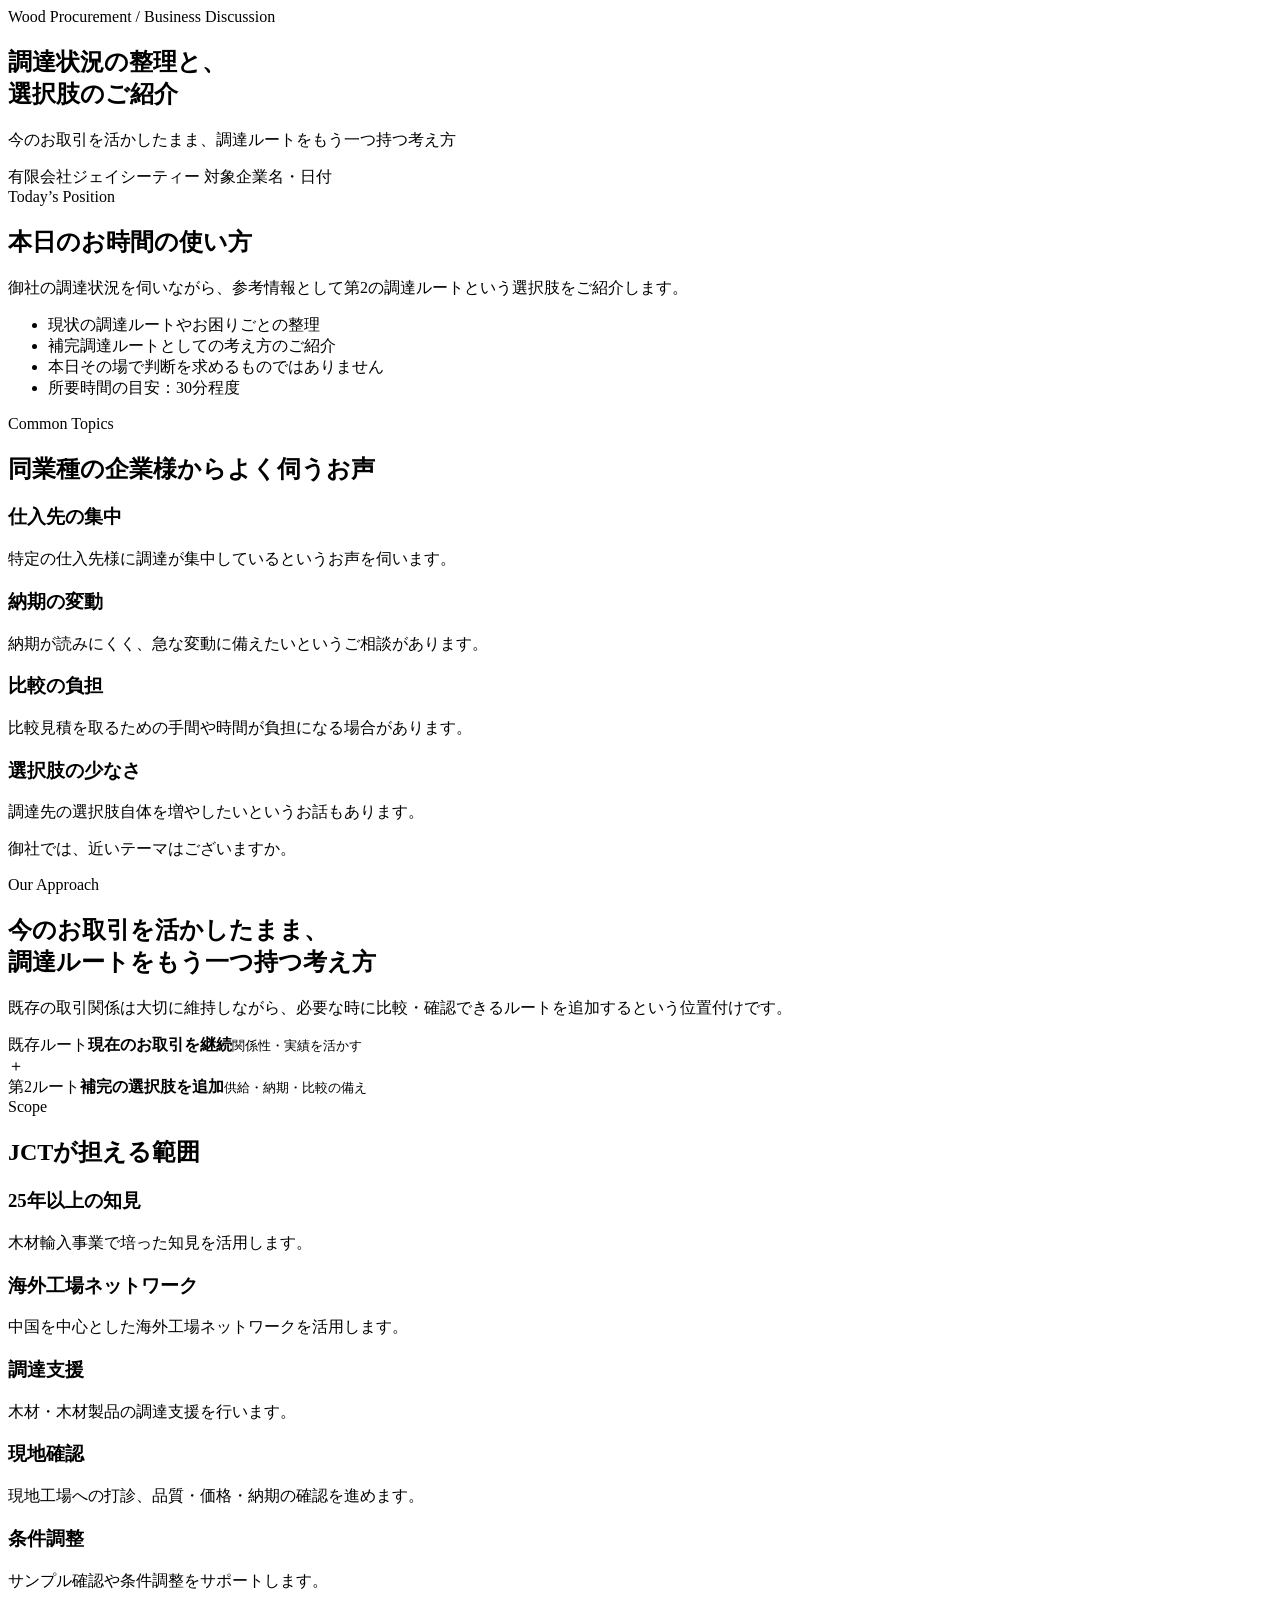
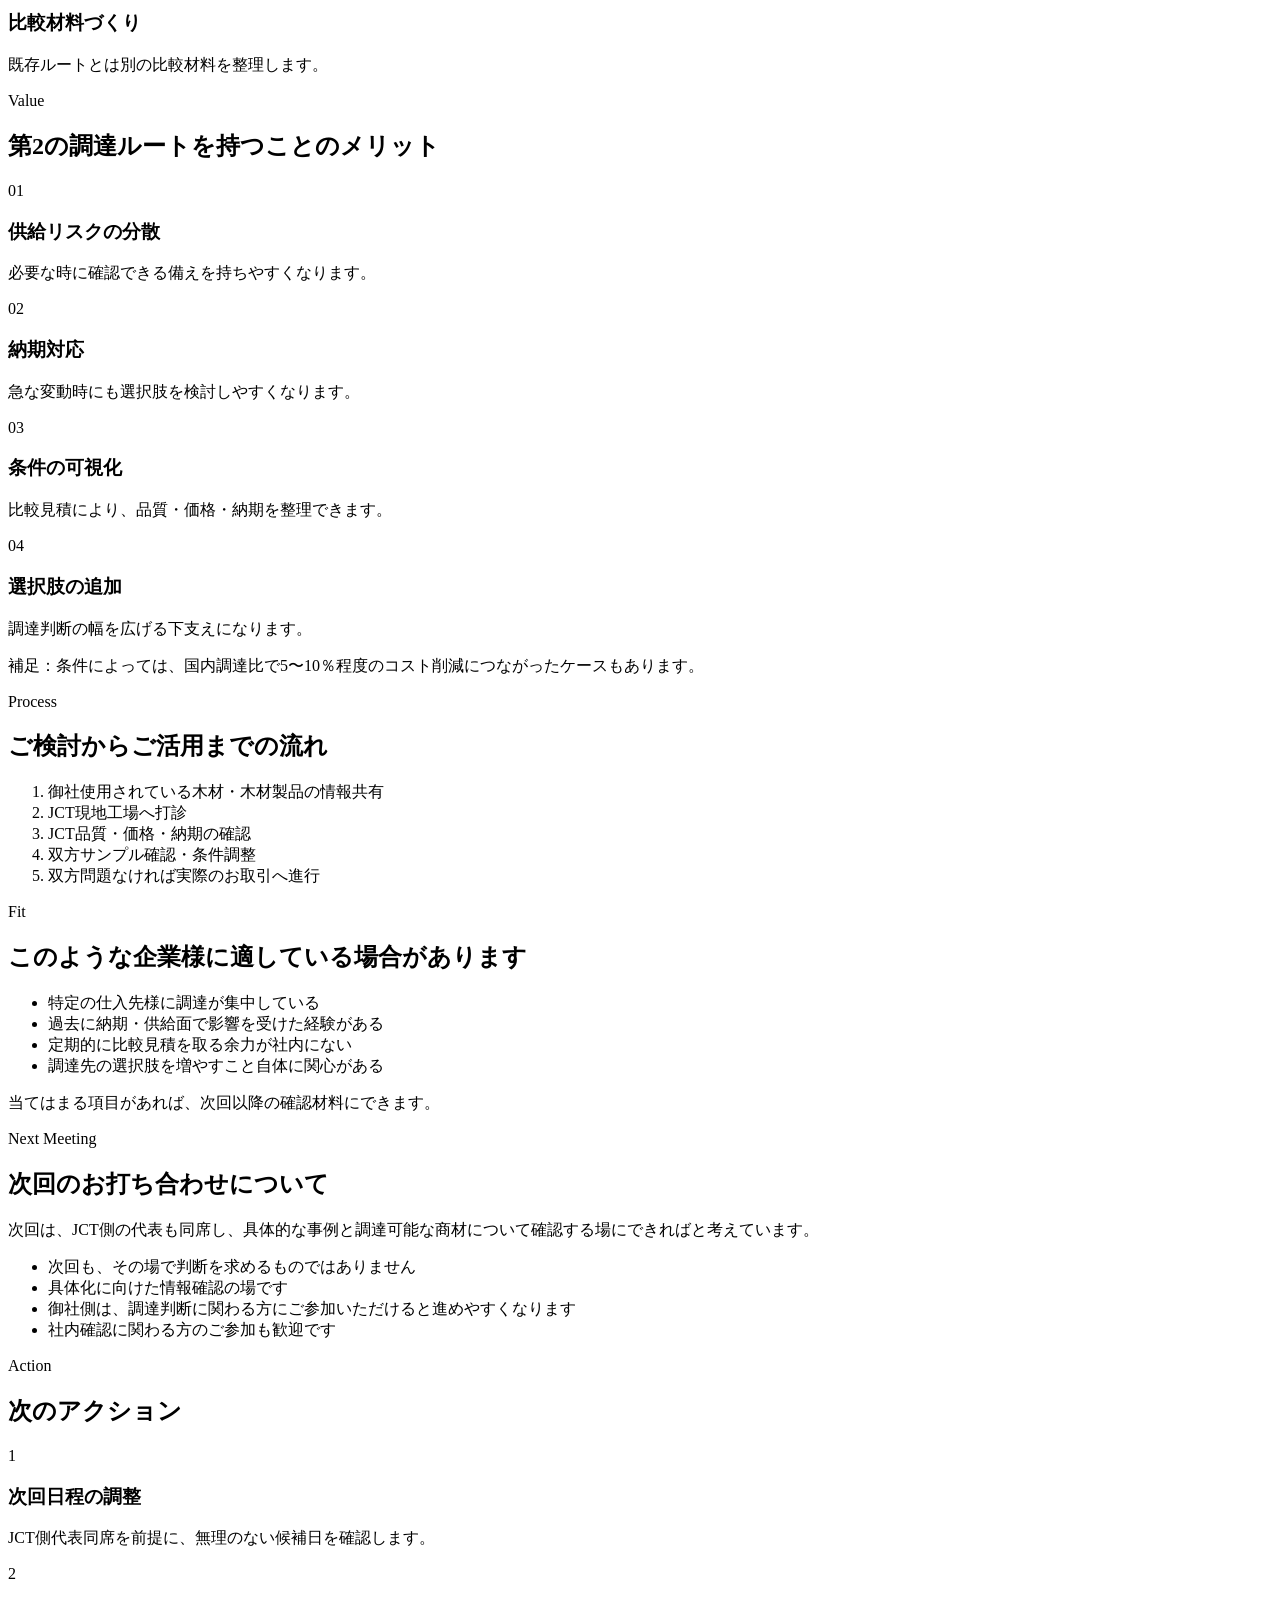
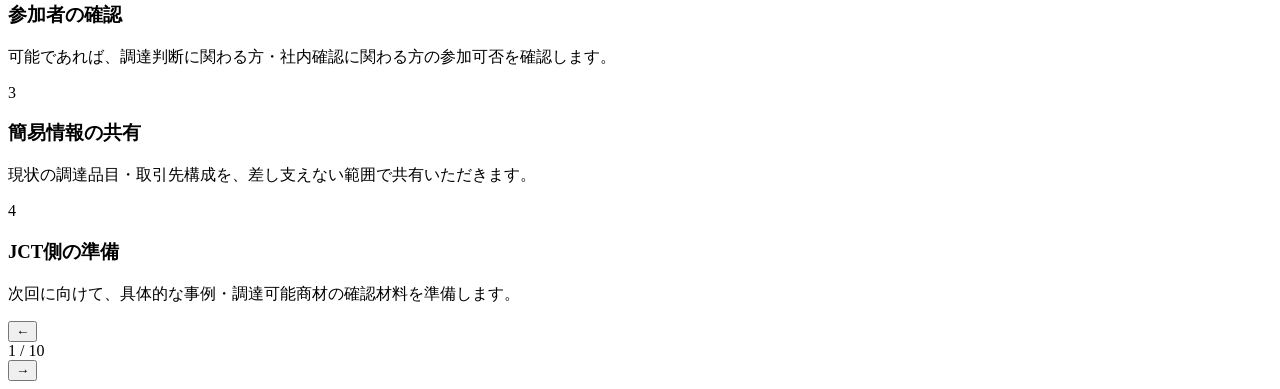
==== index.html @ 0a1e55bf "Create index.html" ====
<!doctype html>
<html lang="ja">
<head>
  <meta charset="utf-8">
  <meta name="viewport" content="width=device-width, initial-scale=1">
  <title>有限会社ジェイシーティー｜調達状況の整理と選択肢のご紹介</title>
  <link rel="stylesheet" href="style.css">
</head>
<body>
  <main class="deck" aria-live="polite">
    <section class="slide cover is-active" data-title="表紙">
      <div class="eyebrow">Wood Procurement / Business Discussion</div>
      <h1>調達状況の整理と、<br>選択肢のご紹介</h1>
      <p class="lead">今のお取引を活かしたまま、調達ルートをもう一つ持つ考え方</p>
      <div class="cover-meta">
        <span>有限会社ジェイシーティー</span>
        <span>対象企業名・日付</span>
      </div>
    </section>

    <section class="slide" data-title="本日の位置付け">
      <div class="eyebrow">Today’s Position</div>
      <h2>本日のお時間の使い方</h2>
      <div class="split">
        <div class="message-card strong">
          <p>御社の調達状況を伺いながら、参考情報として第2の調達ルートという選択肢をご紹介します。</p>
        </div>
        <ul class="check-list">
          <li>現状の調達ルートやお困りごとの整理</li>
          <li>補完調達ルートとしての考え方のご紹介</li>
          <li>本日その場で判断を求めるものではありません</li>
          <li>所要時間の目安：30分程度</li>
        </ul>
      </div>
    </section>

    <section class="slide" data-title="よくある調達状況">
      <div class="eyebrow">Common Topics</div>
      <h2>同業種の企業様からよく伺うお声</h2>
      <div class="cards four">
        <article class="card"><h3>仕入先の集中</h3><p>特定の仕入先様に調達が集中しているというお声を伺います。</p></article>
        <article class="card"><h3>納期の変動</h3><p>納期が読みにくく、急な変動に備えたいというご相談があります。</p></article>
        <article class="card"><h3>比較の負担</h3><p>比較見積を取るための手間や時間が負担になる場合があります。</p></article>
        <article class="card"><h3>選択肢の少なさ</h3><p>調達先の選択肢自体を増やしたいというお話もあります。</p></article>
      </div>
      <p class="question">御社では、近いテーマはございますか。</p>
    </section>

    <section class="slide" data-title="JCTの考え方">
      <div class="eyebrow">Our Approach</div>
      <h2>今のお取引を活かしたまま、<br>調達ルートをもう一つ持つ考え方</h2>
      <p class="lead narrow">既存の取引関係は大切に維持しながら、必要な時に比較・確認できるルートを追加するという位置付けです。</p>
      <div class="route-diagram" aria-label="既存ルートと第2ルートを並列で持つ図解">
        <div class="route"><span class="route-label">既存ルート</span><strong>現在のお取引を継続</strong><small>関係性・実績を活かす</small></div>
        <div class="plus">＋</div>
        <div class="route accent"><span class="route-label">第2ルート</span><strong>補完の選択肢を追加</strong><small>供給・納期・比較の備え</small></div>
      </div>
    </section>

    <section class="slide" data-title="JCTができること">
      <div class="eyebrow">Scope</div>
      <h2>JCTが担える範囲</h2>
      <div class="cards fact-grid">
        <article class="card"><h3>25年以上の知見</h3><p>木材輸入事業で培った知見を活用します。</p></article>
        <article class="card"><h3>海外工場ネットワーク</h3><p>中国を中心とした海外工場ネットワークを活用します。</p></article>
        <article class="card"><h3>調達支援</h3><p>木材・木材製品の調達支援を行います。</p></article>
        <article class="card"><h3>現地確認</h3><p>現地工場への打診、品質・価格・納期の確認を進めます。</p></article>
        <article class="card"><h3>条件調整</h3><p>サンプル確認や条件調整をサポートします。</p></article>
        <article class="card"><h3>比較材料づくり</h3><p>既存ルートとは別の比較材料を整理します。</p></article>
      </div>
    </section>

    <section class="slide" data-title="活用メリット">
      <div class="eyebrow">Value</div>
      <h2>第2の調達ルートを持つことのメリット</h2>
      <div class="cards four benefits">
        <article class="card"><span>01</span><h3>供給リスクの分散</h3><p>必要な時に確認できる備えを持ちやすくなります。</p></article>
        <article class="card"><span>02</span><h3>納期対応</h3><p>急な変動時にも選択肢を検討しやすくなります。</p></article>
        <article class="card"><span>03</span><h3>条件の可視化</h3><p>比較見積により、品質・価格・納期を整理できます。</p></article>
        <article class="card"><span>04</span><h3>選択肢の追加</h3><p>調達判断の幅を広げる下支えになります。</p></article>
      </div>
      <p class="note">補足：条件によっては、国内調達比で5〜10％程度のコスト削減につながったケースもあります。</p>
    </section>

    <section class="slide" data-title="ご支援の流れ">
      <div class="eyebrow">Process</div>
      <h2>ご検討からご活用までの流れ</h2>
      <ol class="steps">
        <li><span>御社</span>使用されている木材・木材製品の情報共有</li>
        <li><span>JCT</span>現地工場へ打診</li>
        <li><span>JCT</span>品質・価格・納期の確認</li>
        <li><span>双方</span>サンプル確認・条件調整</li>
        <li><span>双方</span>問題なければ実際のお取引へ進行</li>
      </ol>
    </section>

    <section class="slide" data-title="対象になりやすい企業">
      <div class="eyebrow">Fit</div>
      <h2>このような企業様に適している場合があります</h2>
      <ul class="large-checks">
        <li>特定の仕入先様に調達が集中している</li>
        <li>過去に納期・供給面で影響を受けた経験がある</li>
        <li>定期的に比較見積を取る余力が社内にない</li>
        <li>調達先の選択肢を増やすこと自体に関心がある</li>
      </ul>
      <p class="question">当てはまる項目があれば、次回以降の確認材料にできます。</p>
    </section>

    <section class="slide" data-title="次回打ち合わせの位置付け">
      <div class="eyebrow">Next Meeting</div>
      <h2>次回のお打ち合わせについて</h2>
      <div class="message-card strong wide">
        <p>次回は、JCT側の代表も同席し、具体的な事例と調達可能な商材について確認する場にできればと考えています。</p>
      </div>
      <ul class="check-list two-col">
        <li>次回も、その場で判断を求めるものではありません</li>
        <li>具体化に向けた情報確認の場です</li>
        <li>御社側は、調達判断に関わる方にご参加いただけると進めやすくなります</li>
        <li>社内確認に関わる方のご参加も歓迎です</li>
      </ul>
    </section>

    <section class="slide" data-title="次のアクション">
      <div class="eyebrow">Action</div>
      <h2>次のアクション</h2>
      <div class="action-grid">
        <div class="action-card"><span>1</span><h3>次回日程の調整</h3><p>JCT側代表同席を前提に、無理のない候補日を確認します。</p></div>
        <div class="action-card"><span>2</span><h3>参加者の確認</h3><p>可能であれば、調達判断に関わる方・社内確認に関わる方の参加可否を確認します。</p></div>
        <div class="action-card"><span>3</span><h3>簡易情報の共有</h3><p>現状の調達品目・取引先構成を、差し支えない範囲で共有いただきます。</p></div>
        <div class="action-card"><span>4</span><h3>JCT側の準備</h3><p>次回に向けて、具体的な事例・調達可能商材の確認材料を準備します。</p></div>
      </div>
    </section>
  </main>

  <nav class="controls" aria-label="スライド操作">
    <button type="button" id="prev" aria-label="前のスライド">←</button>
    <div class="status"><span id="current">1</span> / <span id="total">10</span></div>
    <button type="button" id="next" aria-label="次のスライド">→</button>
  </nav>
  <div class="progress" aria-hidden="true"><div id="progressBar"></div></div>
  <script src="main.js"></script>
</body>
</html>
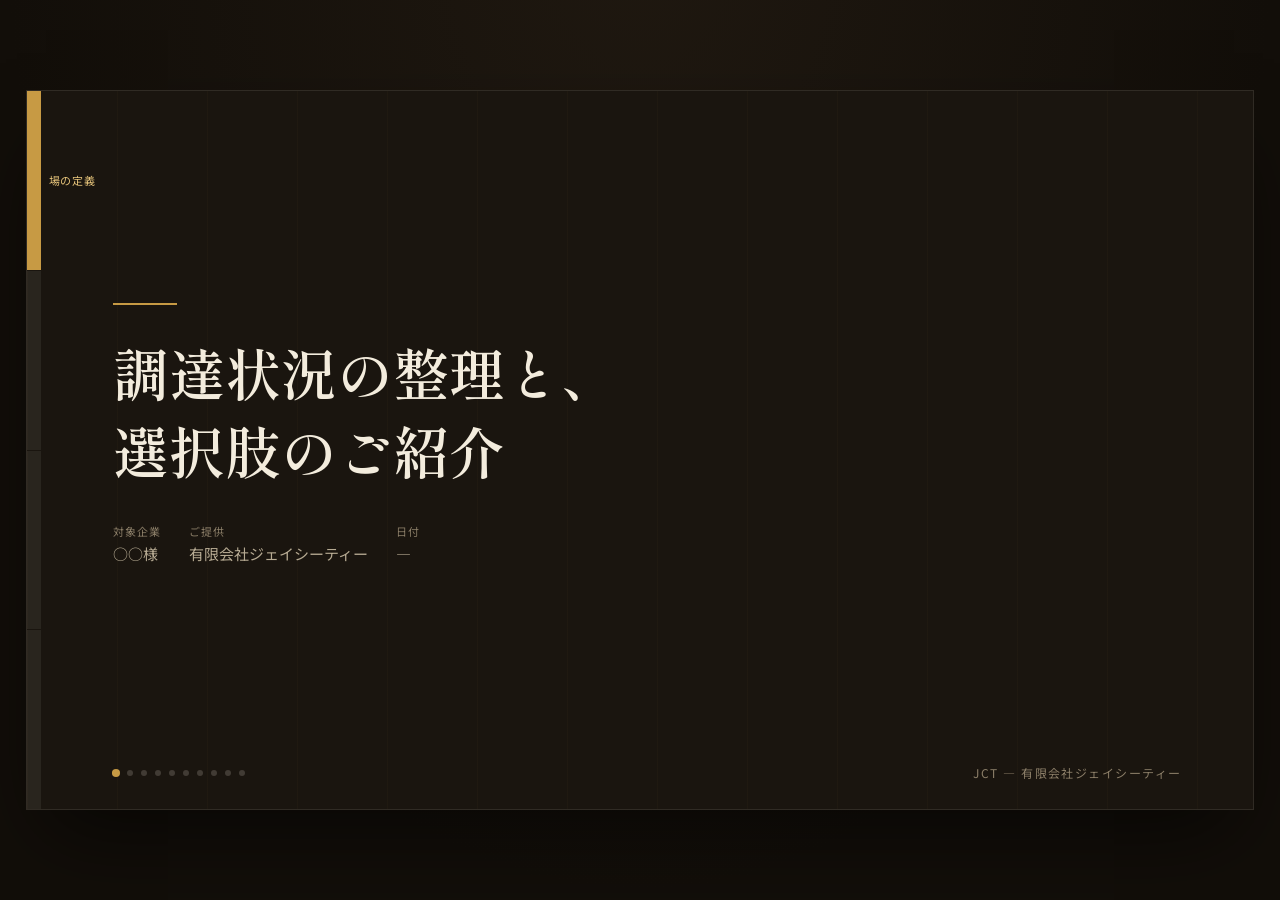
==== commit c555c060: "Add files via upload" ====
--- a/index.html
+++ b/index.html
@@ -1,143 +1,51 @@
-<!doctype html>
+<!DOCTYPE html>
 <html lang="ja">
 <head>
-  <meta charset="utf-8">
-  <meta name="viewport" content="width=device-width, initial-scale=1">
-  <title>有限会社ジェイシーティー｜調達状況の整理と選択肢のご紹介</title>
-  <link rel="stylesheet" href="style.css">
+<meta charset="UTF-8" />
+<meta name="viewport" content="width=device-width, initial-scale=1.0" />
+<title>調達状況の整理と、選択肢のご紹介｜JCT</title>
+<link rel="preconnect" href="https://fonts.googleapis.com" />
+<link rel="preconnect" href="https://fonts.gstatic.com" crossorigin />
+<link
+  href="https://fonts.googleapis.com/css2?family=Shippori+Mincho:wght@500;600;700&family=Noto+Sans+JP:wght@400;500;700&display=swap"
+  rel="stylesheet"
+/>
+<link rel="stylesheet" href="styles.css" />
 </head>
 <body>
-  <main class="deck" aria-live="polite">
-    <section class="slide cover is-active" data-title="表紙">
-      <div class="eyebrow">Wood Procurement / Business Discussion</div>
-      <h1>調達状況の整理と、<br>選択肢のご紹介</h1>
-      <p class="lead">今のお取引を活かしたまま、調達ルートをもう一つ持つ考え方</p>
-      <div class="cover-meta">
-        <span>有限会社ジェイシーティー</span>
-        <span>対象企業名・日付</span>
-      </div>
-    </section>
+  <div class="stage" id="stage">
+    <!-- ここにJSでスライドを差し込む -->
+  </div>
 
-    <section class="slide" data-title="本日の位置付け">
-      <div class="eyebrow">Today’s Position</div>
-      <h2>本日のお時間の使い方</h2>
-      <div class="split">
-        <div class="message-card strong">
-          <p>御社の調達状況を伺いながら、参考情報として第2の調達ルートという選択肢をご紹介します。</p>
-        </div>
-        <ul class="check-list">
-          <li>現状の調達ルートやお困りごとの整理</li>
-          <li>補完調達ルートとしての考え方のご紹介</li>
-          <li>本日その場で判断を求めるものではありません</li>
-          <li>所要時間の目安：30分程度</li>
-        </ul>
-      </div>
-    </section>
+  <script type="module">
+    import { renderSlide, totalSlides } from "./render.js";
 
-    <section class="slide" data-title="よくある調達状況">
-      <div class="eyebrow">Common Topics</div>
-      <h2>同業種の企業様からよく伺うお声</h2>
-      <div class="cards four">
-        <article class="card"><h3>仕入先の集中</h3><p>特定の仕入先様に調達が集中しているというお声を伺います。</p></article>
-        <article class="card"><h3>納期の変動</h3><p>納期が読みにくく、急な変動に備えたいというご相談があります。</p></article>
-        <article class="card"><h3>比較の負担</h3><p>比較見積を取るための手間や時間が負担になる場合があります。</p></article>
-        <article class="card"><h3>選択肢の少なさ</h3><p>調達先の選択肢自体を増やしたいというお話もあります。</p></article>
-      </div>
-      <p class="question">御社では、近いテーマはございますか。</p>
-    </section>
+    const stage = document.getElementById("stage");
+    const channel = new BroadcastChannel("jct-preslide-sync");
+    let currentIndex = 0;
 
-    <section class="slide" data-title="JCTの考え方">
-      <div class="eyebrow">Our Approach</div>
-      <h2>今のお取引を活かしたまま、<br>調達ルートをもう一つ持つ考え方</h2>
-      <p class="lead narrow">既存の取引関係は大切に維持しながら、必要な時に比較・確認できるルートを追加するという位置付けです。</p>
-      <div class="route-diagram" aria-label="既存ルートと第2ルートを並列で持つ図解">
-        <div class="route"><span class="route-label">既存ルート</span><strong>現在のお取引を継続</strong><small>関係性・実績を活かす</small></div>
-        <div class="plus">＋</div>
-        <div class="route accent"><span class="route-label">第2ルート</span><strong>補完の選択肢を追加</strong><small>供給・納期・比較の備え</small></div>
-      </div>
-    </section>
+    function paint(index) {
+      currentIndex = Math.max(0, Math.min(index, totalSlides() - 1));
+      stage.innerHTML = renderSlide(currentIndex);
+    }
 
-    <section class="slide" data-title="JCTができること">
-      <div class="eyebrow">Scope</div>
-      <h2>JCTが担える範囲</h2>
-      <div class="cards fact-grid">
-        <article class="card"><h3>25年以上の知見</h3><p>木材輸入事業で培った知見を活用します。</p></article>
-        <article class="card"><h3>海外工場ネットワーク</h3><p>中国を中心とした海外工場ネットワークを活用します。</p></article>
-        <article class="card"><h3>調達支援</h3><p>木材・木材製品の調達支援を行います。</p></article>
-        <article class="card"><h3>現地確認</h3><p>現地工場への打診、品質・価格・納期の確認を進めます。</p></article>
-        <article class="card"><h3>条件調整</h3><p>サンプル確認や条件調整をサポートします。</p></article>
-        <article class="card"><h3>比較材料づくり</h3><p>既存ルートとは別の比較材料を整理します。</p></article>
-      </div>
-    </section>
+    // 初期表示（presenterがまだ開いていない場合でも1枚目を表示しておく）
+    paint(0);
 
-    <section class="slide" data-title="活用メリット">
-      <div class="eyebrow">Value</div>
-      <h2>第2の調達ルートを持つことのメリット</h2>
-      <div class="cards four benefits">
-        <article class="card"><span>01</span><h3>供給リスクの分散</h3><p>必要な時に確認できる備えを持ちやすくなります。</p></article>
-        <article class="card"><span>02</span><h3>納期対応</h3><p>急な変動時にも選択肢を検討しやすくなります。</p></article>
-        <article class="card"><span>03</span><h3>条件の可視化</h3><p>比較見積により、品質・価格・納期を整理できます。</p></article>
-        <article class="card"><span>04</span><h3>選択肢の追加</h3><p>調達判断の幅を広げる下支えになります。</p></article>
-      </div>
-      <p class="note">補足：条件によっては、国内調達比で5〜10％程度のコスト削減につながったケースもあります。</p>
-    </section>
+    // presenter.html からの操作を受信
+    channel.onmessage = (ev) => {
+      const msg = ev.data;
+      if (!msg) return;
+      if (msg.type === "goto" && typeof msg.index === "number") {
+        paint(msg.index);
+      }
+    };
 
-    <section class="slide" data-title="ご支援の流れ">
-      <div class="eyebrow">Process</div>
-      <h2>ご検討からご活用までの流れ</h2>
-      <ol class="steps">
-        <li><span>御社</span>使用されている木材・木材製品の情報共有</li>
-        <li><span>JCT</span>現地工場へ打診</li>
-        <li><span>JCT</span>品質・価格・納期の確認</li>
-        <li><span>双方</span>サンプル確認・条件調整</li>
-        <li><span>双方</span>問題なければ実際のお取引へ進行</li>
-      </ol>
-    </section>
+    // presenterが既に起動していた場合、現在のスライドを問い合わせる
+    channel.postMessage({ type: "requestState" });
 
-    <section class="slide" data-title="対象になりやすい企業">
-      <div class="eyebrow">Fit</div>
-      <h2>このような企業様に適している場合があります</h2>
-      <ul class="large-checks">
-        <li>特定の仕入先様に調達が集中している</li>
-        <li>過去に納期・供給面で影響を受けた経験がある</li>
-        <li>定期的に比較見積を取る余力が社内にない</li>
-        <li>調達先の選択肢を増やすこと自体に関心がある</li>
-      </ul>
-      <p class="question">当てはまる項目があれば、次回以降の確認材料にできます。</p>
-    </section>
-
-    <section class="slide" data-title="次回打ち合わせの位置付け">
-      <div class="eyebrow">Next Meeting</div>
-      <h2>次回のお打ち合わせについて</h2>
-      <div class="message-card strong wide">
-        <p>次回は、JCT側の代表も同席し、具体的な事例と調達可能な商材について確認する場にできればと考えています。</p>
-      </div>
-      <ul class="check-list two-col">
-        <li>次回も、その場で判断を求めるものではありません</li>
-        <li>具体化に向けた情報確認の場です</li>
-        <li>御社側は、調達判断に関わる方にご参加いただけると進めやすくなります</li>
-        <li>社内確認に関わる方のご参加も歓迎です</li>
-      </ul>
-    </section>
-
-    <section class="slide" data-title="次のアクション">
-      <div class="eyebrow">Action</div>
-      <h2>次のアクション</h2>
-      <div class="action-grid">
-        <div class="action-card"><span>1</span><h3>次回日程の調整</h3><p>JCT側代表同席を前提に、無理のない候補日を確認します。</p></div>
-        <div class="action-card"><span>2</span><h3>参加者の確認</h3><p>可能であれば、調達判断に関わる方・社内確認に関わる方の参加可否を確認します。</p></div>
-        <div class="action-card"><span>3</span><h3>簡易情報の共有</h3><p>現状の調達品目・取引先構成を、差し支えない範囲で共有いただきます。</p></div>
-        <div class="action-card"><span>4</span><h3>JCT側の準備</h3><p>次回に向けて、具体的な事例・調達可能商材の確認材料を準備します。</p></div>
-      </div>
-    </section>
-  </main>
-
-  <nav class="controls" aria-label="スライド操作">
-    <button type="button" id="prev" aria-label="前のスライド">←</button>
-    <div class="status"><span id="current">1</span> / <span id="total">10</span></div>
-    <button type="button" id="next" aria-label="次のスライド">→</button>
-  </nav>
-  <div class="progress" aria-hidden="true"><div id="progressBar"></div></div>
-  <script src="main.js"></script>
+    // キーボード操作は presenter.html 側でのみ有効。
+    // このオーディエンス画面は「見せるだけ」の画面として、誤操作を防ぐため操作を持たない。
+  </script>
 </body>
 </html>
--- a/styles.css
+++ b/styles.css
@@ -0,0 +1,576 @@
+/* styles.css
+   有限会社ジェイシーティー様｜プレ商談・1次商談 画面共有スライド
+   デザイン方針：espresso × navy × brass（差し色にvermilionを最小限）
+   見出し：Shippori Mincho／本文・UI：Noto Sans JP
+   シグネチャー要素：左端の「フェーズレール」＝場の定義／状況の言語化／選択肢の提示／次回への橋渡し
+   の4フェーズの中で今どこにいるかを、装飾ではなく実際の商談の構造として可視化する。
+*/
+
+:root {
+  --bg: #15110c;
+  --bg-canvas: #1a150f;
+  --panel: #221b13;
+  --panel-line: rgba(242, 235, 219, 0.1);
+  --navy: #1e2a3d;
+  --navy-soft: #2c3b52;
+  --brass: #c79a44;
+  --brass-soft: #e3c179;
+  --vermilion: #a8402a;
+  --ink: #f3ecdd;
+  --ink-dim: #b7ab93;
+  --ink-faint: #8a7d67;
+
+  --font-display: "Shippori Mincho", serif;
+  --font-body: "Noto Sans JP", sans-serif;
+
+  --canvas-w: 1280px;
+  --canvas-h: 720px;
+}
+
+* {
+  box-sizing: border-box;
+}
+
+html,
+body {
+  margin: 0;
+  padding: 0;
+  background: var(--bg);
+  color: var(--ink);
+  font-family: var(--font-body);
+  height: 100%;
+}
+
+@media (prefers-reduced-motion: reduce) {
+  *,
+  *::before,
+  *::after {
+    transition-duration: 0.01ms !important;
+    animation-duration: 0.01ms !important;
+  }
+}
+
+/* ---------- Stage / Canvas ---------- */
+
+.stage {
+  width: 100vw;
+  height: 100vh;
+  display: flex;
+  align-items: center;
+  justify-content: center;
+  background: radial-gradient(ellipse at 50% -10%, #1f1810 0%, #120e09 70%);
+  overflow: hidden;
+}
+
+.slide-canvas {
+  position: relative;
+  width: var(--canvas-w);
+  height: var(--canvas-h);
+  max-width: 96vw;
+  max-height: 96vh;
+  aspect-ratio: 16 / 9;
+  background: var(--bg-canvas);
+  border: 1px solid var(--panel-line);
+  box-shadow: 0 40px 80px -20px rgba(0, 0, 0, 0.6);
+  overflow: hidden;
+  display: flex;
+  flex-direction: column;
+}
+
+.slide-canvas::before {
+  /* 極薄のノイズ／木目を思わせる縦のトーン。装飾は最小限に留める */
+  content: "";
+  position: absolute;
+  inset: 0;
+  pointer-events: none;
+  opacity: 0.05;
+  background-image: repeating-linear-gradient(
+    90deg,
+    rgba(199, 154, 68, 0.6) 0px,
+    rgba(199, 154, 68, 0.6) 1px,
+    transparent 1px,
+    transparent 90px
+  );
+}
+
+/* ---------- Phase Rail (signature element) ---------- */
+
+.phase-rail {
+  position: absolute;
+  left: 0;
+  top: 0;
+  bottom: 0;
+  width: 14px;
+  display: flex;
+  flex-direction: column;
+  z-index: 3;
+}
+
+.phase-rail .seg {
+  flex: 1;
+  background: rgba(242, 235, 219, 0.07);
+  border-bottom: 1px solid var(--bg-canvas);
+  position: relative;
+  transition: background 0.5s ease;
+}
+
+.phase-rail .seg:last-child {
+  border-bottom: none;
+}
+
+.phase-rail .seg.active {
+  background: var(--brass);
+}
+
+.phase-rail .seg .seg-label {
+  position: absolute;
+  left: 22px;
+  top: 50%;
+  transform: translateY(-50%) rotate(0deg);
+  font-size: 11px;
+  letter-spacing: 0.08em;
+  color: var(--ink-faint);
+  white-space: nowrap;
+  opacity: 0;
+  transition: opacity 0.4s ease;
+}
+
+.phase-rail .seg.active .seg-label {
+  color: var(--brass-soft);
+  opacity: 1;
+}
+
+/* ---------- Header ---------- */
+
+.slide-inner {
+  position: relative;
+  z-index: 2;
+  flex: 1;
+  display: flex;
+  flex-direction: column;
+  padding: 52px 72px 40px 86px;
+}
+
+.eyebrow {
+  font-family: var(--font-body);
+  font-size: 13px;
+  letter-spacing: 0.14em;
+  color: var(--brass);
+  font-weight: 500;
+  margin-bottom: 18px;
+  display: flex;
+  align-items: center;
+  gap: 10px;
+}
+
+.eyebrow::before {
+  content: "";
+  display: inline-block;
+  width: 22px;
+  height: 1px;
+  background: var(--brass);
+}
+
+.title {
+  font-family: var(--font-display);
+  font-weight: 600;
+  font-size: 44px;
+  line-height: 1.35;
+  color: var(--ink);
+  white-space: pre-line;
+  margin: 0 0 28px 0;
+  max-width: 900px;
+}
+
+.slide-body {
+  flex: 1;
+  display: flex;
+  flex-direction: column;
+  justify-content: center;
+  min-height: 0;
+}
+
+.footnote {
+  font-family: var(--font-body);
+  font-size: 16px;
+  color: var(--brass-soft);
+  font-style: normal;
+  margin-top: 28px;
+  padding-top: 18px;
+  border-top: 1px solid var(--panel-line);
+}
+
+/* ---------- Footer ---------- */
+
+.slide-footer {
+  position: relative;
+  z-index: 2;
+  display: flex;
+  align-items: center;
+  justify-content: space-between;
+  padding: 0 72px 28px 86px;
+}
+
+.progress-dots {
+  display: flex;
+  gap: 8px;
+}
+
+.progress-dots .dot {
+  width: 6px;
+  height: 6px;
+  border-radius: 50%;
+  background: rgba(242, 235, 219, 0.18);
+  transition: background 0.3s ease, transform 0.3s ease;
+}
+
+.progress-dots .dot.active {
+  background: var(--brass);
+  transform: scale(1.35);
+}
+
+.wordmark {
+  font-family: var(--font-body);
+  font-size: 12px;
+  letter-spacing: 0.12em;
+  color: var(--ink-faint);
+}
+
+/* ---------- Layout: cover ---------- */
+
+.layout-cover {
+  flex: 1;
+  display: flex;
+  flex-direction: column;
+  justify-content: center;
+  align-items: flex-start;
+}
+
+.layout-cover .cover-title {
+  font-family: var(--font-display);
+  font-weight: 600;
+  font-size: 56px;
+  line-height: 1.4;
+  color: var(--ink);
+  white-space: pre-line;
+  margin-bottom: 34px;
+}
+
+.layout-cover .cover-meta {
+  display: flex;
+  gap: 28px;
+  font-size: 15px;
+  color: var(--ink-dim);
+}
+
+.layout-cover .cover-meta .meta-item span {
+  display: block;
+  font-size: 11px;
+  letter-spacing: 0.1em;
+  color: var(--ink-faint);
+  margin-bottom: 4px;
+}
+
+.layout-cover .cover-rule {
+  width: 64px;
+  height: 2px;
+  background: var(--brass);
+  margin-bottom: 28px;
+}
+
+/* ---------- Layout: statement ---------- */
+
+.layout-statement .points {
+  list-style: none;
+  margin: 0;
+  padding: 0;
+  display: flex;
+  flex-direction: column;
+  gap: 22px;
+}
+
+.layout-statement .points li {
+  font-size: 24px;
+  line-height: 1.6;
+  color: var(--ink);
+  display: flex;
+  gap: 16px;
+  align-items: baseline;
+}
+
+.layout-statement .points li::before {
+  content: "";
+  width: 8px;
+  height: 8px;
+  border-radius: 50%;
+  background: var(--brass);
+  flex-shrink: 0;
+  transform: translateY(-2px);
+}
+
+/* ---------- Layout: cards ---------- */
+
+.layout-cards .card-grid {
+  display: grid;
+  grid-template-columns: 1fr 1fr;
+  gap: 18px;
+}
+
+.card {
+  border: 1px solid var(--panel-line);
+  background: var(--panel);
+  padding: 22px 24px;
+  border-radius: 2px;
+  border-left: 3px solid var(--navy-soft);
+}
+
+.card .card-label {
+  font-family: var(--font-body);
+  font-size: 14px;
+  font-weight: 700;
+  color: var(--brass-soft);
+  margin-bottom: 8px;
+}
+
+.card .card-body {
+  font-size: 18px;
+  line-height: 1.55;
+  color: var(--ink);
+}
+
+/* ---------- Layout: dual-track ---------- */
+
+.layout-dual-track .tracks {
+  display: flex;
+  flex-direction: column;
+  gap: 16px;
+  margin-bottom: 30px;
+}
+
+.track {
+  display: flex;
+  align-items: center;
+  gap: 20px;
+  padding: 18px 24px;
+  background: var(--panel);
+  border: 1px solid var(--panel-line);
+}
+
+.track:first-child {
+  border-left: 3px solid var(--navy-soft);
+}
+
+.track:last-child {
+  border-left: 3px solid var(--brass);
+}
+
+.track .track-label {
+  font-size: 19px;
+  color: var(--ink);
+  font-weight: 500;
+  min-width: 220px;
+}
+
+.track .track-state {
+  font-size: 15px;
+  color: var(--brass-soft);
+  letter-spacing: 0.04em;
+}
+
+.track-plus {
+  text-align: center;
+  font-family: var(--font-display);
+  font-size: 20px;
+  color: var(--ink-faint);
+  margin: -6px 0 10px 0;
+}
+
+.layout-dual-track .body-text {
+  font-size: 19px;
+  line-height: 1.7;
+  color: var(--ink-dim);
+  max-width: 760px;
+}
+
+/* ---------- Layout: list ---------- */
+
+.layout-list .plain-list {
+  list-style: none;
+  margin: 0;
+  padding: 0;
+  display: flex;
+  flex-direction: column;
+  gap: 18px;
+}
+
+.layout-list .plain-list li {
+  font-size: 21px;
+  color: var(--ink);
+  display: flex;
+  align-items: baseline;
+  gap: 16px;
+}
+
+.layout-list .plain-list li .num {
+  font-family: var(--font-display);
+  font-size: 15px;
+  color: var(--brass);
+  min-width: 22px;
+}
+
+/* ---------- Layout: quadrant ---------- */
+
+.layout-quadrant .quad-grid {
+  display: grid;
+  grid-template-columns: 1fr 1fr;
+  grid-template-rows: 1fr 1fr;
+  gap: 14px;
+}
+
+.quad-item {
+  padding: 20px 22px;
+  background: var(--panel);
+  border: 1px solid var(--panel-line);
+  display: flex;
+  flex-direction: column;
+  gap: 8px;
+  justify-content: center;
+}
+
+.quad-item .quad-label {
+  font-size: 17px;
+  font-weight: 700;
+  color: var(--ink);
+}
+
+.quad-item .quad-body {
+  font-size: 14px;
+  color: var(--ink-dim);
+  line-height: 1.5;
+}
+
+/* ---------- Layout: steps ---------- */
+
+.layout-steps .step-flow {
+  display: flex;
+  align-items: center;
+  gap: 0;
+  flex-wrap: wrap;
+}
+
+.step-flow .step {
+  display: flex;
+  flex-direction: column;
+  align-items: center;
+  gap: 10px;
+  min-width: 130px;
+}
+
+.step-flow .step .step-num {
+  width: 40px;
+  height: 40px;
+  border-radius: 50%;
+  border: 1px solid var(--brass);
+  color: var(--brass-soft);
+  font-family: var(--font-display);
+  font-size: 16px;
+  display: flex;
+  align-items: center;
+  justify-content: center;
+}
+
+.step-flow .step .step-label {
+  font-size: 15px;
+  color: var(--ink);
+  text-align: center;
+}
+
+.step-flow .arrow {
+  color: var(--ink-faint);
+  font-size: 18px;
+  margin: 0 8px;
+  transform: translateY(-16px);
+}
+
+/* ---------- Layout: checklist ---------- */
+
+.layout-checklist .check-list {
+  list-style: none;
+  margin: 0;
+  padding: 0;
+  display: flex;
+  flex-direction: column;
+  gap: 16px;
+}
+
+.check-list li {
+  display: flex;
+  align-items: baseline;
+  gap: 14px;
+  font-size: 20px;
+  color: var(--ink);
+}
+
+.check-list li .box {
+  flex-shrink: 0;
+  width: 16px;
+  height: 16px;
+  border: 1.5px solid var(--brass);
+  transform: translateY(3px);
+}
+
+/* ---------- Layout: action ---------- */
+
+.layout-action .action-list {
+  list-style: none;
+  margin: 0;
+  padding: 0;
+  display: flex;
+  flex-direction: column;
+  gap: 22px;
+}
+
+.action-list li {
+  display: flex;
+  gap: 18px;
+  align-items: flex-start;
+  font-size: 21px;
+  color: var(--ink);
+}
+
+.action-list li .action-num {
+  font-family: var(--font-display);
+  font-size: 20px;
+  color: var(--bg);
+  background: var(--brass);
+  width: 30px;
+  height: 30px;
+  border-radius: 50%;
+  display: flex;
+  align-items: center;
+  justify-content: center;
+  flex-shrink: 0;
+}
+
+/* ---------- Transition ---------- */
+
+.fade-enter {
+  animation: fadeIn 0.35s ease;
+}
+
+@keyframes fadeIn {
+  from {
+    opacity: 0;
+    transform: translateY(6px);
+  }
+  to {
+    opacity: 1;
+    transform: translateY(0);
+  }
+}
+
+/* ---------- Responsive scaling note ----------
+   会場PCの解像度に応じて .slide-canvas は max-width/max-height で自動縮小。
+   フォントサイズはcanvas基準(1280x720)で調整済みのため、極端に小さい画面では
+   別途 body { zoom } 等の調整が必要な場合がある。
+*/
